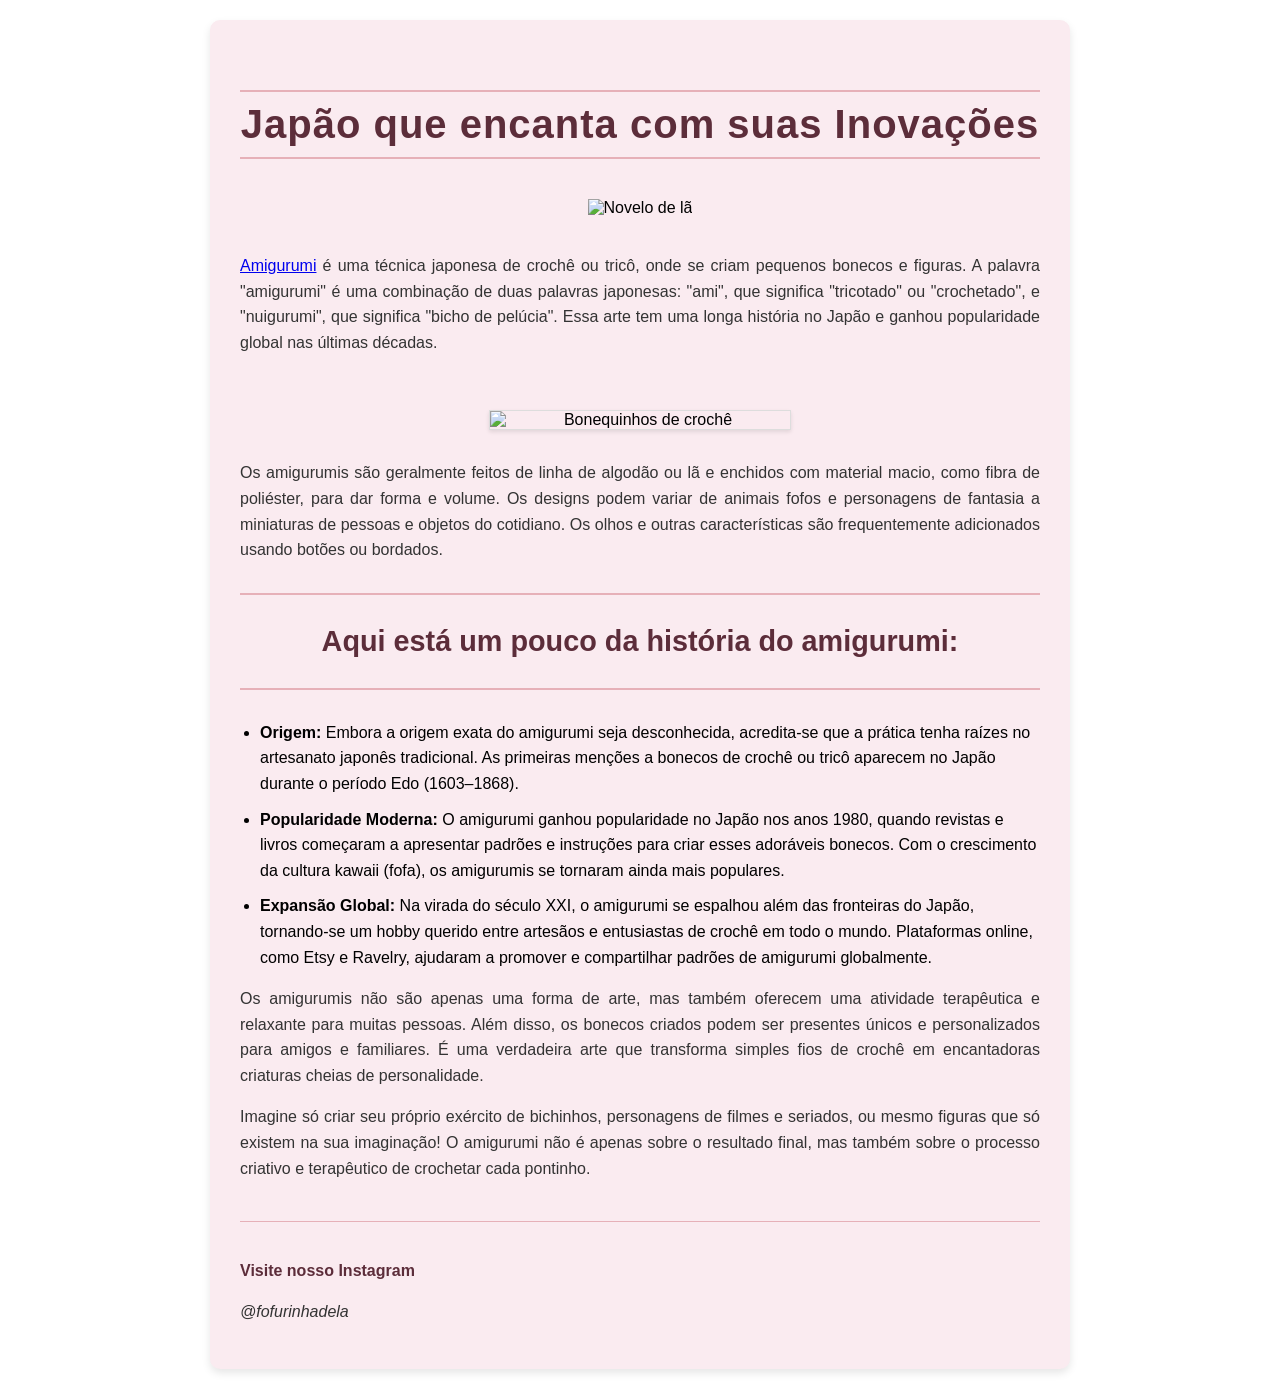
==== about/index.html @ ecc7b83d "Update index.html" ====
<!DOCTYPE html>
<html lang="pt-BR">
<head>
    <meta charset="UTF-8">
    <title>Origem do Amigurumi</title>
    <link rel="icon" type="image/png" href="Media/Icon_amigurumi.png">
</head>
<style>
    body {
    background-image: url(https://raw.githubusercontent.com/sbr-rodrigues/Amigurumi/refs/heads/main/Papel%20Amigurumi.png);
    background-repeat: no-repeat;
    background-size: cover;
    background-attachment: fixed;
    font-family: 'Segoe UI', sans-serif;
    display: flex;
    justify-content: center;
    align-items: center;
    min-height: 100vh;
    margin: 0;
    padding: 20px;
    box-sizing: border-box;
}

.menu {
    background-color: #FAEBF0;
    padding: 30px;
    border-radius: 10px;
    box-shadow: 0 4px 8px rgba(0, 0, 0, 0.1);
    text-align: center;
    max-width: 800px;
    width: 100%;
}

#title {
    font-size: 2.5em;
    color: #5C2D3A;
    margin: 40px 0;
    letter-spacing: 1px;
    border-top: 2px solid #E6B0B8;
    border-bottom: 2px solid #E6B0B8;
    padding: 10px 0;
}

.imagens-container {
    display: flex;
    flex-direction: column;
    align-items: center;
    gap: 20px;
    margin-bottom: 30px;
}

.imagem-novelo {
    max-width: 150px;
    height: auto;
    margin-bottom: 10x;
}

.imagem-galeria {
    display: flex;
    flex-direction: column;
    align-items: center;
    gap: 20px;
    margin-top: 20px;
}

.imagem-pequena {
    width: 80px;
    height: auto;
}

.imagem-grande {
    width: 300px;
    height: auto;
    border: 1px solid #ddd;
    box-shadow: 0 2px 4px rgba(0, 0, 0, 0.1);
}

hr {
    border: none;
    border-top: 2px solid #E6B0B8;
    margin: 30px 0;
}

p {
    text-align: justify;
    line-height: 1.6;
    margin-bottom: 15px;
    color: #333;
}

h2 {
    color: #5C2D3A;
    margin-bottom: 20px;
    font-size: 1.8em;
}

ul {
    text-align: left;
    margin-left: 20px;
    line-height: 1.6;
    padding-left: 0;
}

li {
    margin-bottom: 10px;
}

footer {
    margin-top: 40px;
    padding-top: 20px;
    border-top: 1px solid #E6B0B8;
    color: #5C2D3A;
}

footer a {
    color: #5C2D3A;
    text-decoration: none;
    font-weight: bold;
}

footer a:hover {
    text-decoration: underline;
}

.address {
    font-style: italic;
    margin-top: 10px;
}

</style>
</head>
<body>
    <header class="menu">
        <h1 id="title">Japão que encanta com suas Inovações</h1>
        <main>
        <section class="imagens-container">
            <img src="Media/Log_amigurumi.png" alt="Novelo de lã" class="imagem-novelo"/>
            <p>
                <a href="index.html">Amigurumi</a> é uma técnica japonesa de crochê ou tricô, onde se criam pequenos bonecos e figuras. A palavra "amigurumi" é uma combinação de duas palavras japonesas: "ami", que significa "tricotado" ou "crochetado", e "nuigurumi", que significa "bicho de pelúcia". Essa arte tem uma longa história no Japão e ganhou popularidade global nas últimas décadas.
            </p>
            <div class="imagem-galeria">
                <img src="Media/Aminais.jpg" alt="Bonequinhos de crochê" class="imagem-grande">
            </div>
        </section>

        <section>
            <p>Os amigurumis são geralmente feitos de linha de algodão ou lã e enchidos com material macio, como fibra de poliéster, para dar forma e volume. Os designs podem variar de animais fofos e personagens de fantasia a miniaturas de pessoas e objetos do cotidiano. Os olhos e outras características são frequentemente adicionados usando botões ou bordados.</p>
        </section>

        <section>
            <hr>
            <h2>Aqui está um pouco da história do amigurumi:</h2>
            <hr>
            <ul>
                <li><strong>Origem:</strong> Embora a origem exata do amigurumi seja desconhecida, acredita-se que a prática tenha raízes no artesanato japonês tradicional. As primeiras menções a bonecos de crochê ou tricô aparecem no Japão durante o período Edo (1603–1868).</li>
                <li><strong>Popularidade Moderna:</strong> O amigurumi ganhou popularidade no Japão nos anos 1980, quando revistas e livros começaram a apresentar padrões e instruções para criar esses adoráveis bonecos. Com o crescimento da cultura kawaii (fofa), os amigurumis se tornaram ainda mais populares.</li>
                <li><strong>Expansão Global:</strong> Na virada do século XXI, o amigurumi se espalhou além das fronteiras do Japão, tornando-se um hobby querido entre artesãos e entusiastas de crochê em todo o mundo. Plataformas online, como Etsy e Ravelry, ajudaram a promover e compartilhar padrões de amigurumi globalmente.</li>
            </ul>
        </section>

        <section>
            <p>Os amigurumis não são apenas uma forma de arte, mas também oferecem uma atividade terapêutica e relaxante para muitas pessoas. Além disso, os bonecos criados podem ser presentes únicos e personalizados para amigos e familiares. É uma verdadeira arte que transforma simples fios de crochê em encantadoras criaturas cheias de personalidade.</p>
            <p>Imagine só criar seu próprio exército de bichinhos, personagens de filmes e seriados, ou mesmo figuras que só existem na sua imaginação! O amigurumi não é apenas sobre o resultado final, mas também sobre o processo criativo e terapêutico de crochetar cada pontinho.</p>
        </section>
    </main>

    <footer>
        <p>
            <a href="https://instagram.com/" target="_blank" rel="noopener noreferrer">Visite nosso Instagram</a>
        </p>
        <p class="address">@fofurinhadela</p>
        
    </footer>
    </header>
</body>
</html>
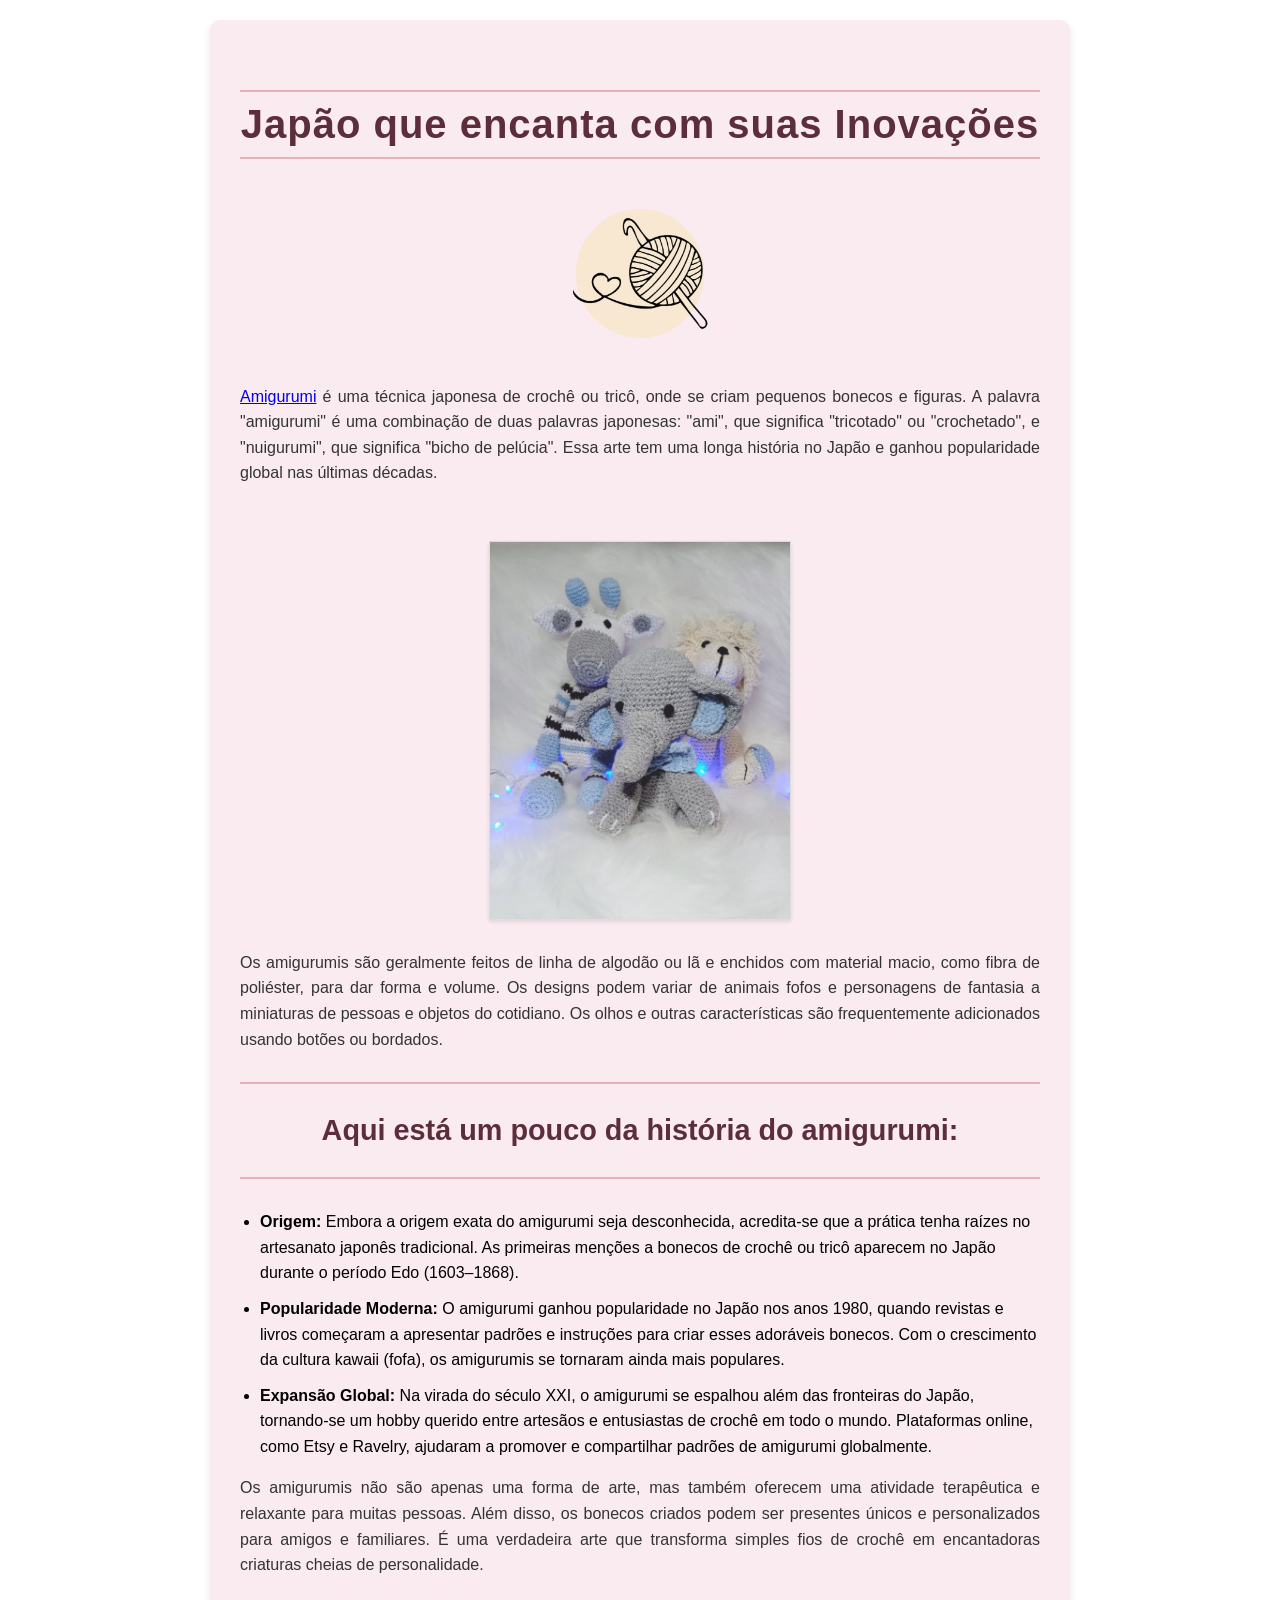
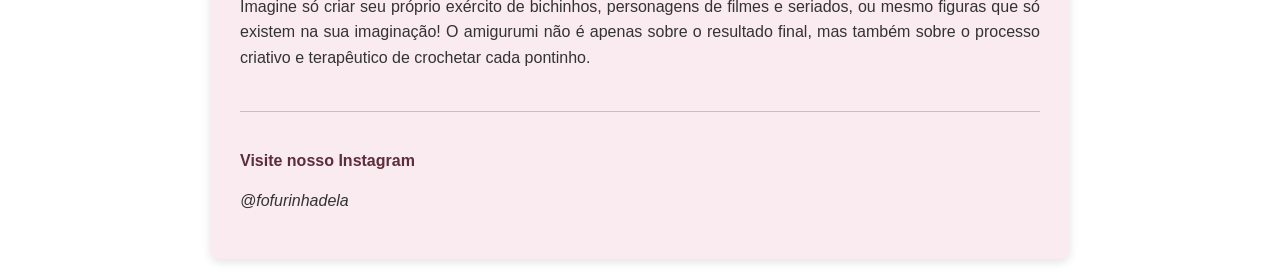
==== commit 3d0fb963: "Update index.html" ====
--- a/about/index.html
+++ b/about/index.html
@@ -3,11 +3,11 @@
 <head>
     <meta charset="UTF-8">
     <title>Origem do Amigurumi</title>
-    <link rel="icon" type="image/png" href="Media/Icon_amigurumi.png">
+    <link rel="icon" type="image/png" href="../media/icon.png">
 </head>
 <style>
     body {
-    background-image: url(https://raw.githubusercontent.com/sbr-rodrigues/Amigurumi/refs/heads/main/Papel%20Amigurumi.png);
+    background-image: url("https://raw.githubusercontent.com/sbr-rodrigues/Amigurumi/refs/heads/main/media/papel.png");
     background-repeat: no-repeat;
     background-size: cover;
     background-attachment: fixed;
@@ -134,12 +134,12 @@
         <h1 id="title">Japão que encanta com suas Inovações</h1>
         <main>
         <section class="imagens-container">
-            <img src="Media/Log_amigurumi.png" alt="Novelo de lã" class="imagem-novelo"/>
+          <img src="../media/log.png" alt="Novelo de lã" class="imagem-novelo"/>
             <p>
-                <a href="index.html">Amigurumi</a> é uma técnica japonesa de crochê ou tricô, onde se criam pequenos bonecos e figuras. A palavra "amigurumi" é uma combinação de duas palavras japonesas: "ami", que significa "tricotado" ou "crochetado", e "nuigurumi", que significa "bicho de pelúcia". Essa arte tem uma longa história no Japão e ganhou popularidade global nas últimas décadas.
+                <a href="../">Amigurumi</a> é uma técnica japonesa de crochê ou tricô, onde se criam pequenos bonecos e figuras. A palavra "amigurumi" é uma combinação de duas palavras japonesas: "ami", que significa "tricotado" ou "crochetado", e "nuigurumi", que significa "bicho de pelúcia". Essa arte tem uma longa história no Japão e ganhou popularidade global nas últimas décadas.
             </p>
             <div class="imagem-galeria">
-                <img src="Media/Aminais.jpg" alt="Bonequinhos de crochê" class="imagem-grande">
+                <img src="../media/animais.jpg" alt="Bonequinhos de crochê" class="imagem-grande">
             </div>
         </section>
 
@@ -176,3 +176,6 @@
 </html>
 
 
+
+
+
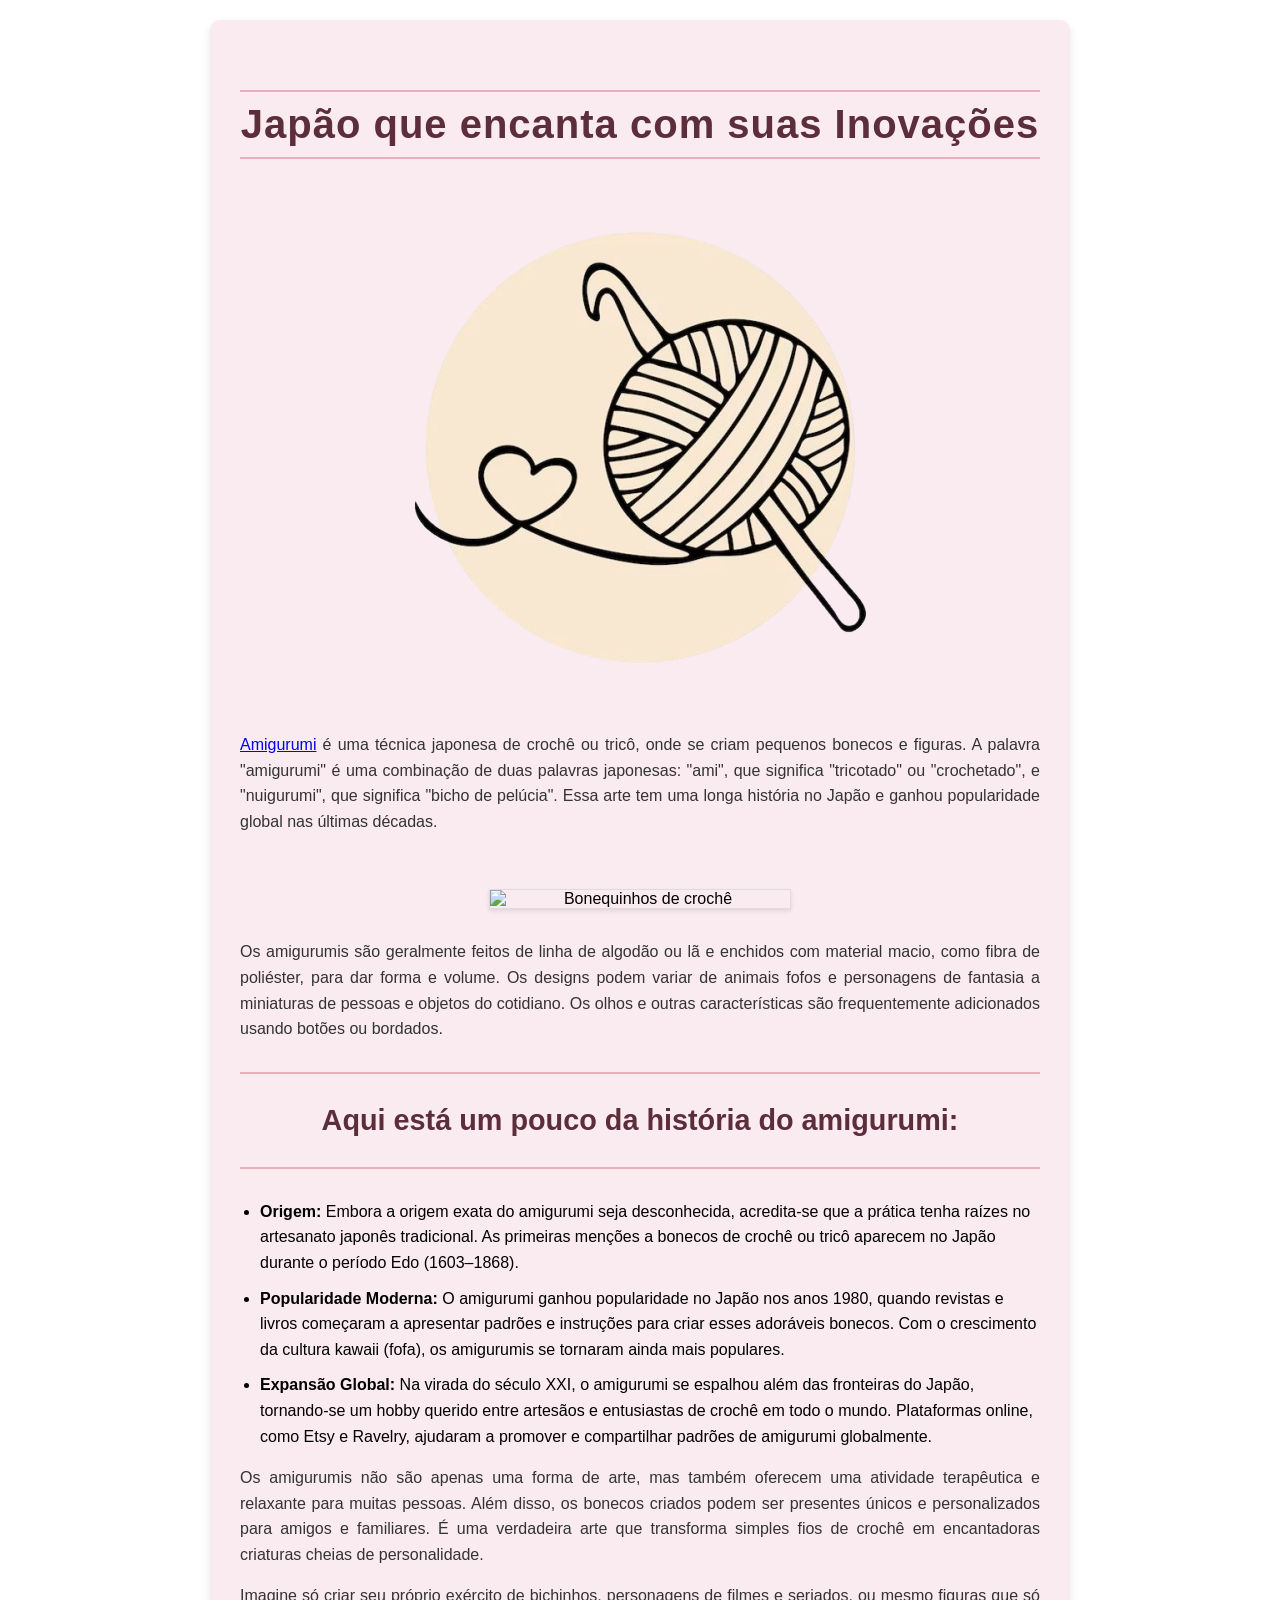
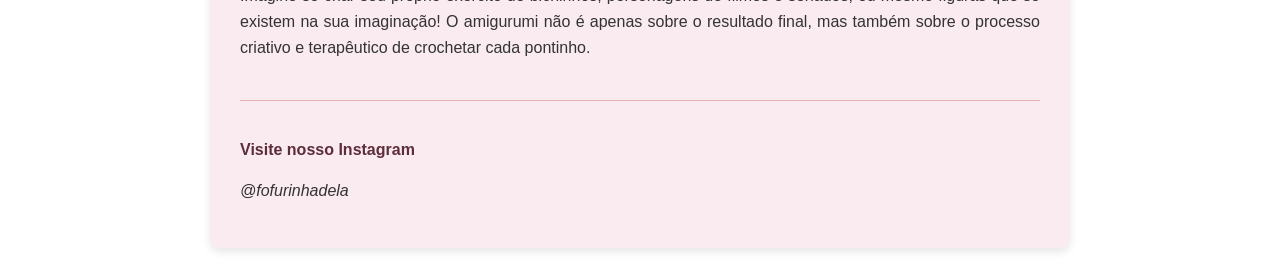
==== commit 9a116a89: "Update index.html" ====
--- a/about/index.html
+++ b/about/index.html
@@ -3,7 +3,7 @@
 <head>
     <meta charset="UTF-8">
     <title>Origem do Amigurumi</title>
-    <link rel="icon" type="image/png" href="../media/icon.png">
+    <link rel="icon" href="https://sbr-rodrigues.github.io/Amigurumi/media/icon.png">
 </head>
 <style>
     body {
@@ -134,12 +134,12 @@
         <h1 id="title">Japão que encanta com suas Inovações</h1>
         <main>
         <section class="imagens-container">
-          <img src="../media/log.png" alt="Novelo de lã" class="imagem-novelo"/>
+          <img src="https://sbr-rodrigues.github.io/Amigurumi/media/log.png" alt="Novelo de lã">
             <p>
-                <a href="../">Amigurumi</a> é uma técnica japonesa de crochê ou tricô, onde se criam pequenos bonecos e figuras. A palavra "amigurumi" é uma combinação de duas palavras japonesas: "ami", que significa "tricotado" ou "crochetado", e "nuigurumi", que significa "bicho de pelúcia". Essa arte tem uma longa história no Japão e ganhou popularidade global nas últimas décadas.
+                <a href="https://sbr-rodrigues.github.io/Amigurumi/">Amigurumi</a> é uma técnica japonesa de crochê ou tricô, onde se criam pequenos bonecos e figuras. A palavra "amigurumi" é uma combinação de duas palavras japonesas: "ami", que significa "tricotado" ou "crochetado", e "nuigurumi", que significa "bicho de pelúcia". Essa arte tem uma longa história no Japão e ganhou popularidade global nas últimas décadas.
             </p>
             <div class="imagem-galeria">
-                <img src="../media/animais.jpg" alt="Bonequinhos de crochê" class="imagem-grande">
+                <img src="https://sbr-rodrigues.github.io/Amigurumi/media/animais.jpg.png" alt="Bonequinhos de crochê" class="imagem-grande">
             </div>
         </section>
 
@@ -179,3 +179,4 @@
 
 
 
+
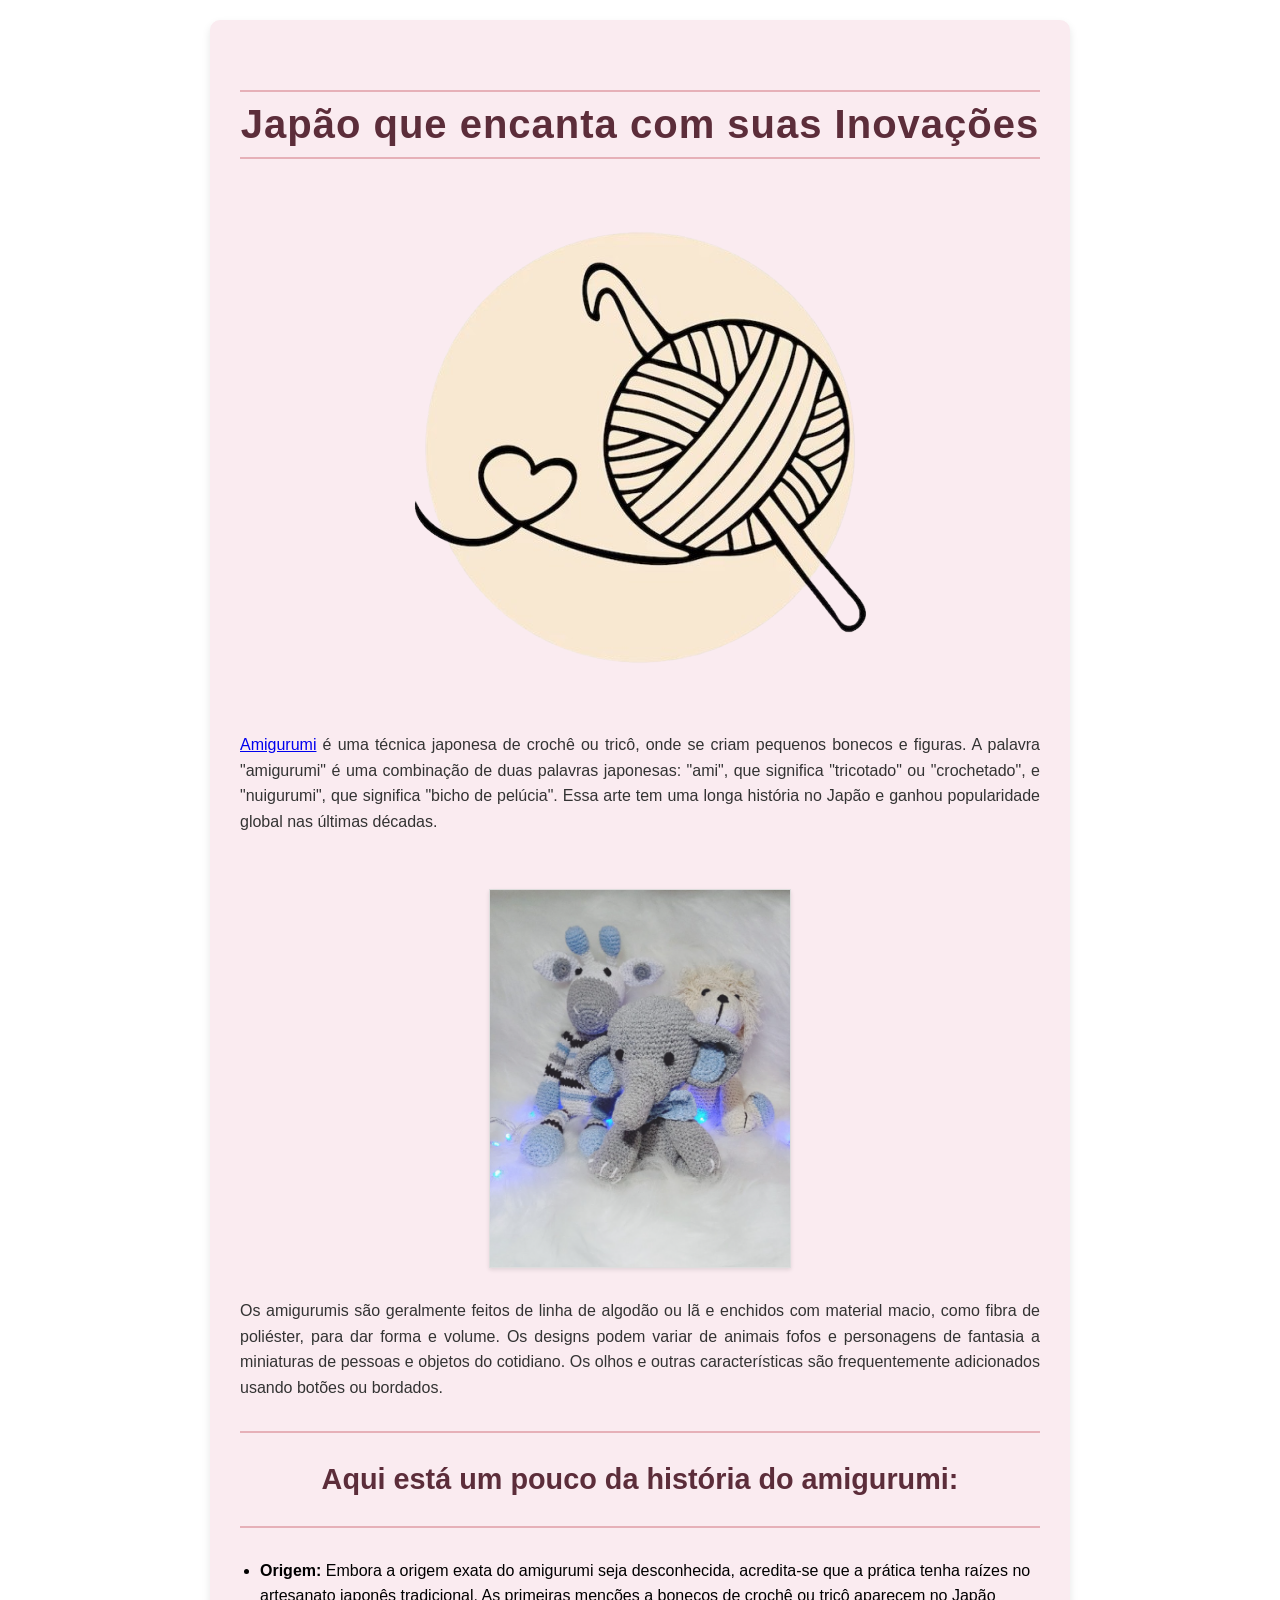
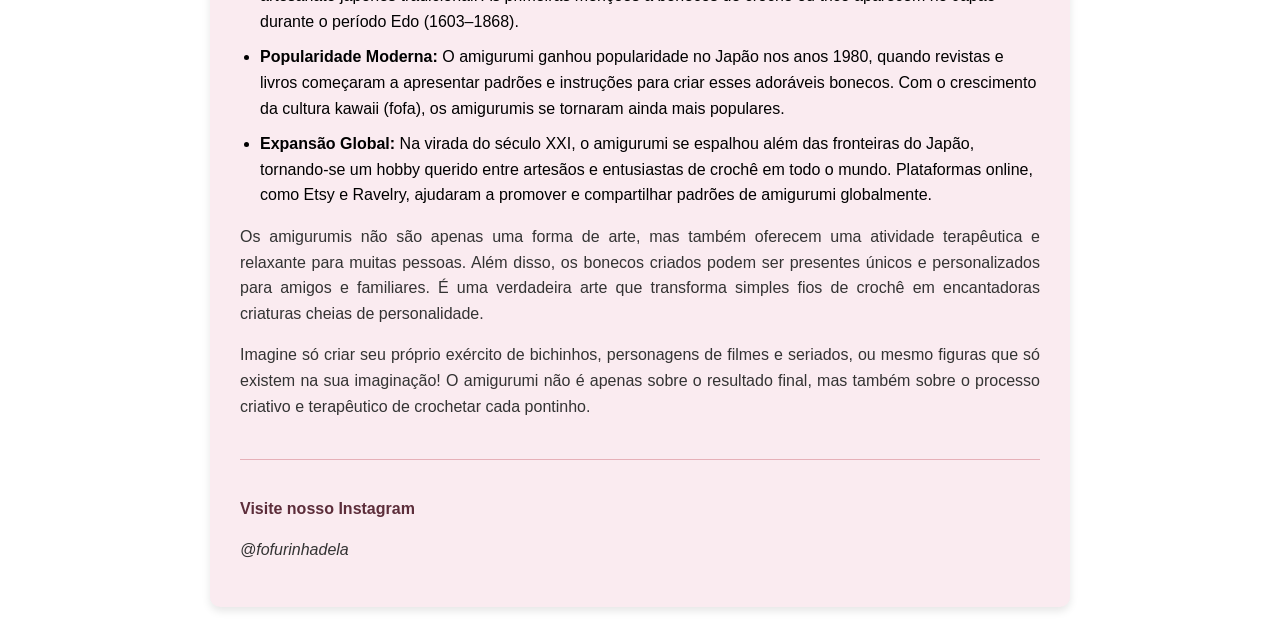
==== commit db4e9208: "Update index.html" ====
--- a/about/index.html
+++ b/about/index.html
@@ -134,12 +134,13 @@
         <h1 id="title">Japão que encanta com suas Inovações</h1>
         <main>
         <section class="imagens-container">
+            <link rel="icon" href="https://sbr-rodrigues.github.io/Amigurumi/media/icon.png">
           <img src="https://sbr-rodrigues.github.io/Amigurumi/media/log.png" alt="Novelo de lã">
             <p>
                 <a href="https://sbr-rodrigues.github.io/Amigurumi/">Amigurumi</a> é uma técnica japonesa de crochê ou tricô, onde se criam pequenos bonecos e figuras. A palavra "amigurumi" é uma combinação de duas palavras japonesas: "ami", que significa "tricotado" ou "crochetado", e "nuigurumi", que significa "bicho de pelúcia". Essa arte tem uma longa história no Japão e ganhou popularidade global nas últimas décadas.
             </p>
             <div class="imagem-galeria">
-                <img src="https://sbr-rodrigues.github.io/Amigurumi/media/animais.jpg.png" alt="Bonequinhos de crochê" class="imagem-grande">
+                <img src="https://sbr-rodrigues.github.io/Amigurumi/media/animais.jpg" alt="Bonequinhos de crochê" class="imagem-grande">
             </div>
         </section>
 
@@ -180,3 +181,4 @@
 
 
 
+
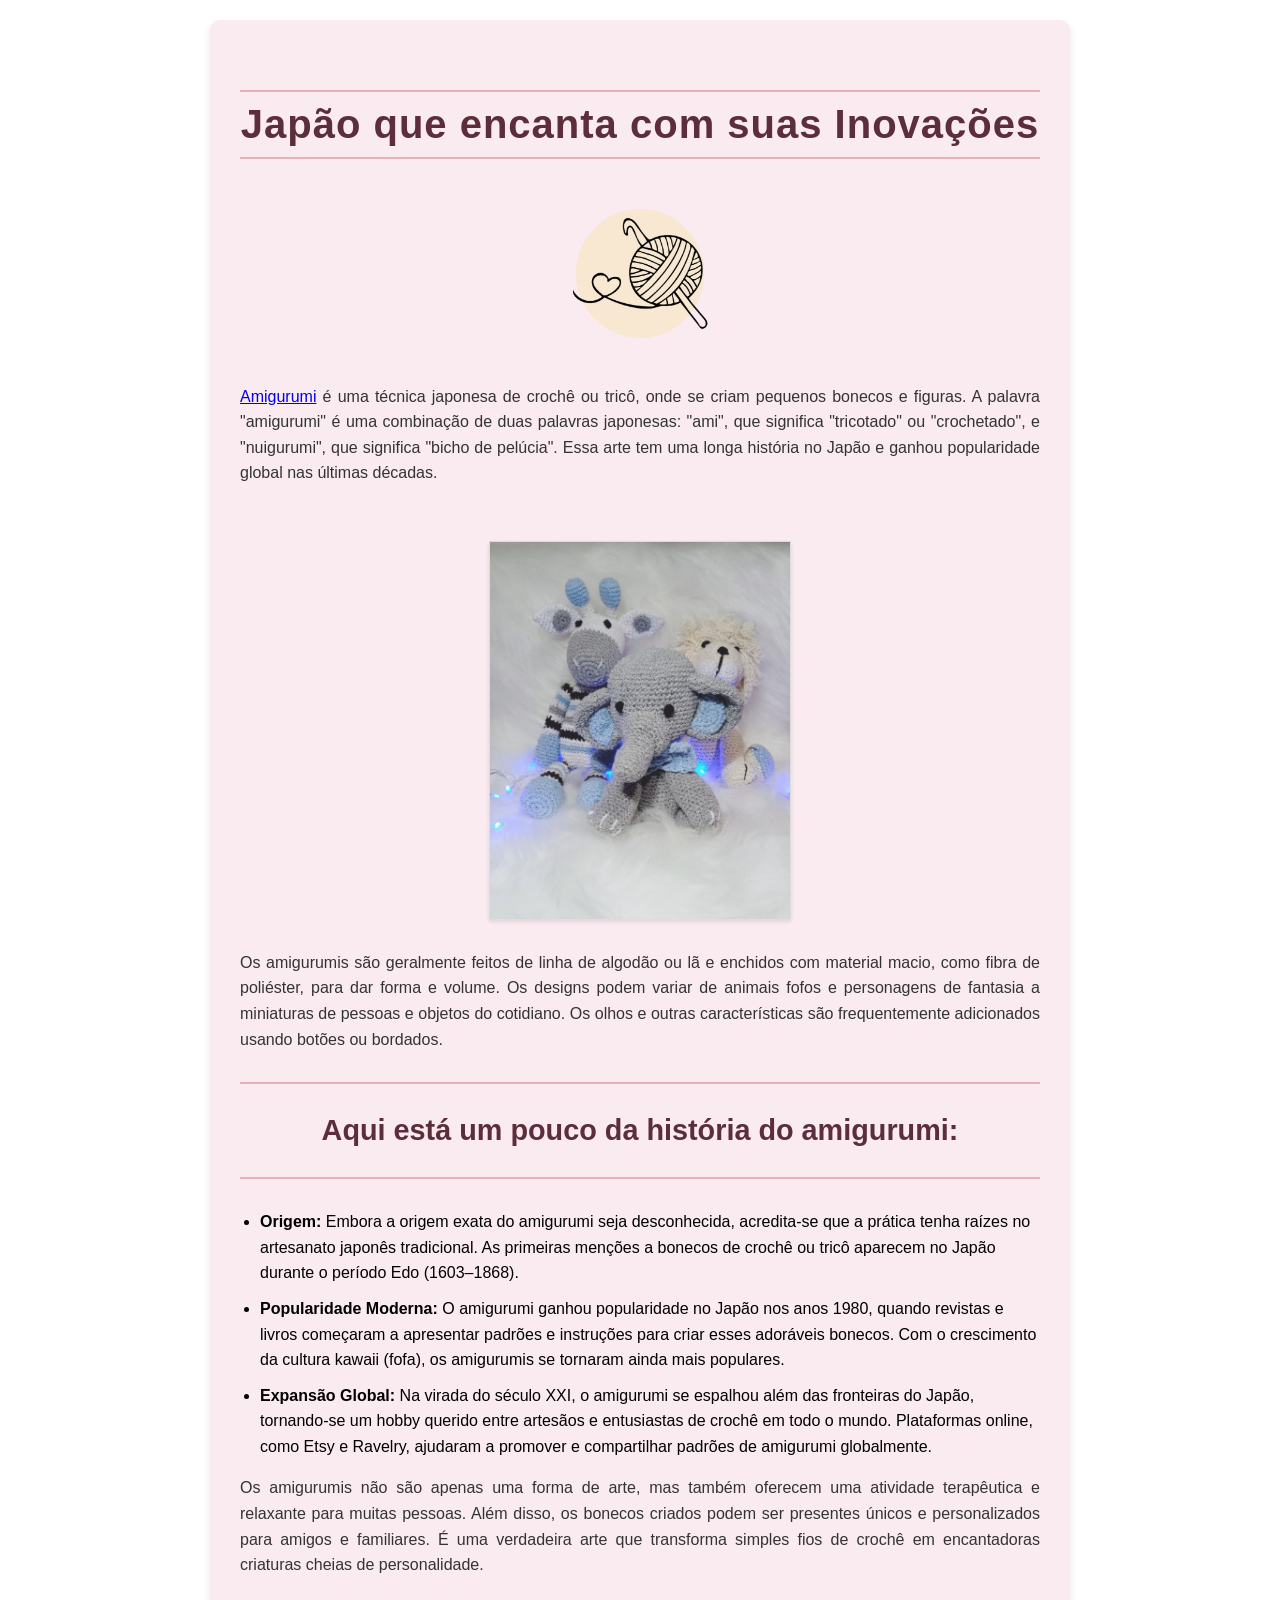
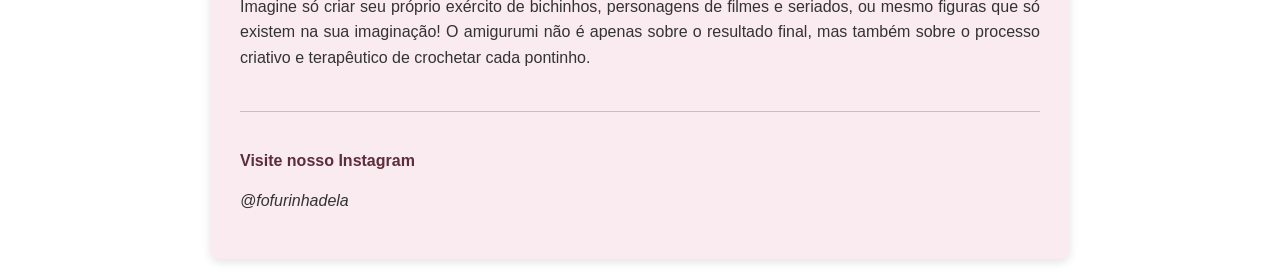
==== commit b5677a95: "Update index.html" ====
--- a/about/index.html
+++ b/about/index.html
@@ -135,7 +135,7 @@
         <main>
         <section class="imagens-container">
             <link rel="icon" href="https://sbr-rodrigues.github.io/Amigurumi/media/icon.png">
-          <img src="https://sbr-rodrigues.github.io/Amigurumi/media/log.png" alt="Novelo de lã">
+          <img src="https://sbr-rodrigues.github.io/Amigurumi/media/log.png" alt="Novelo de lã" class="imagem-novelo"/>
             <p>
                 <a href="https://sbr-rodrigues.github.io/Amigurumi/">Amigurumi</a> é uma técnica japonesa de crochê ou tricô, onde se criam pequenos bonecos e figuras. A palavra "amigurumi" é uma combinação de duas palavras japonesas: "ami", que significa "tricotado" ou "crochetado", e "nuigurumi", que significa "bicho de pelúcia". Essa arte tem uma longa história no Japão e ganhou popularidade global nas últimas décadas.
             </p>
@@ -182,3 +182,4 @@
 
 
 
+
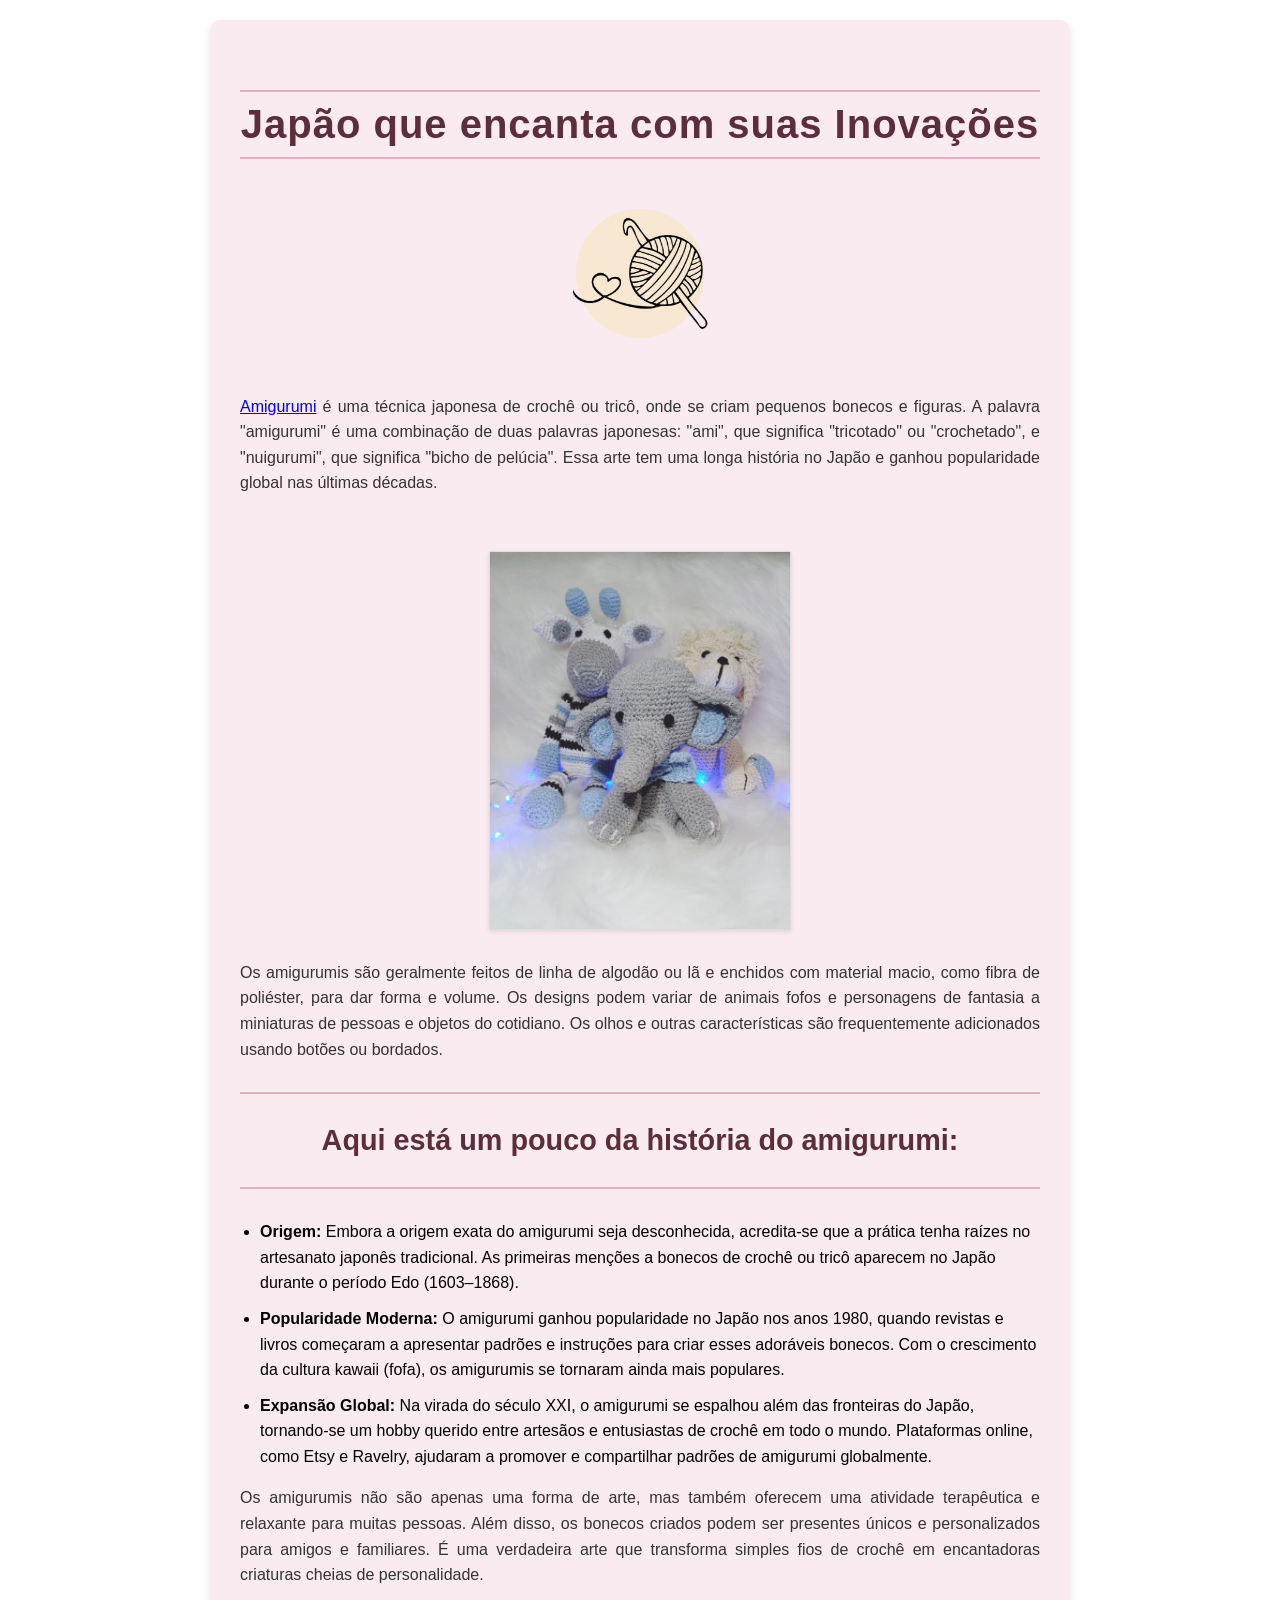
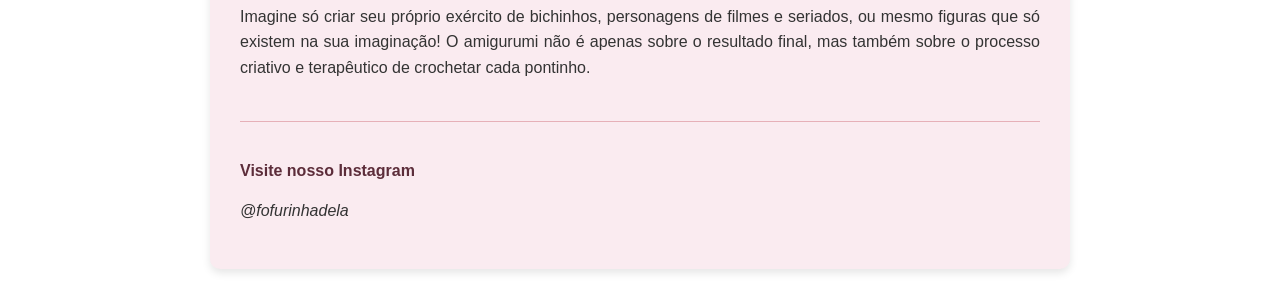
==== commit 938fd4a6: "Update index.html" ====
--- a/about/index.html
+++ b/about/index.html
@@ -52,7 +52,7 @@
 .imagem-novelo {
     max-width: 150px;
     height: auto;
-    margin-bottom: 10x;
+    margin-bottom: 10px;
 }
 
 .imagem-galeria {
@@ -183,3 +183,4 @@
 
 
 
+
